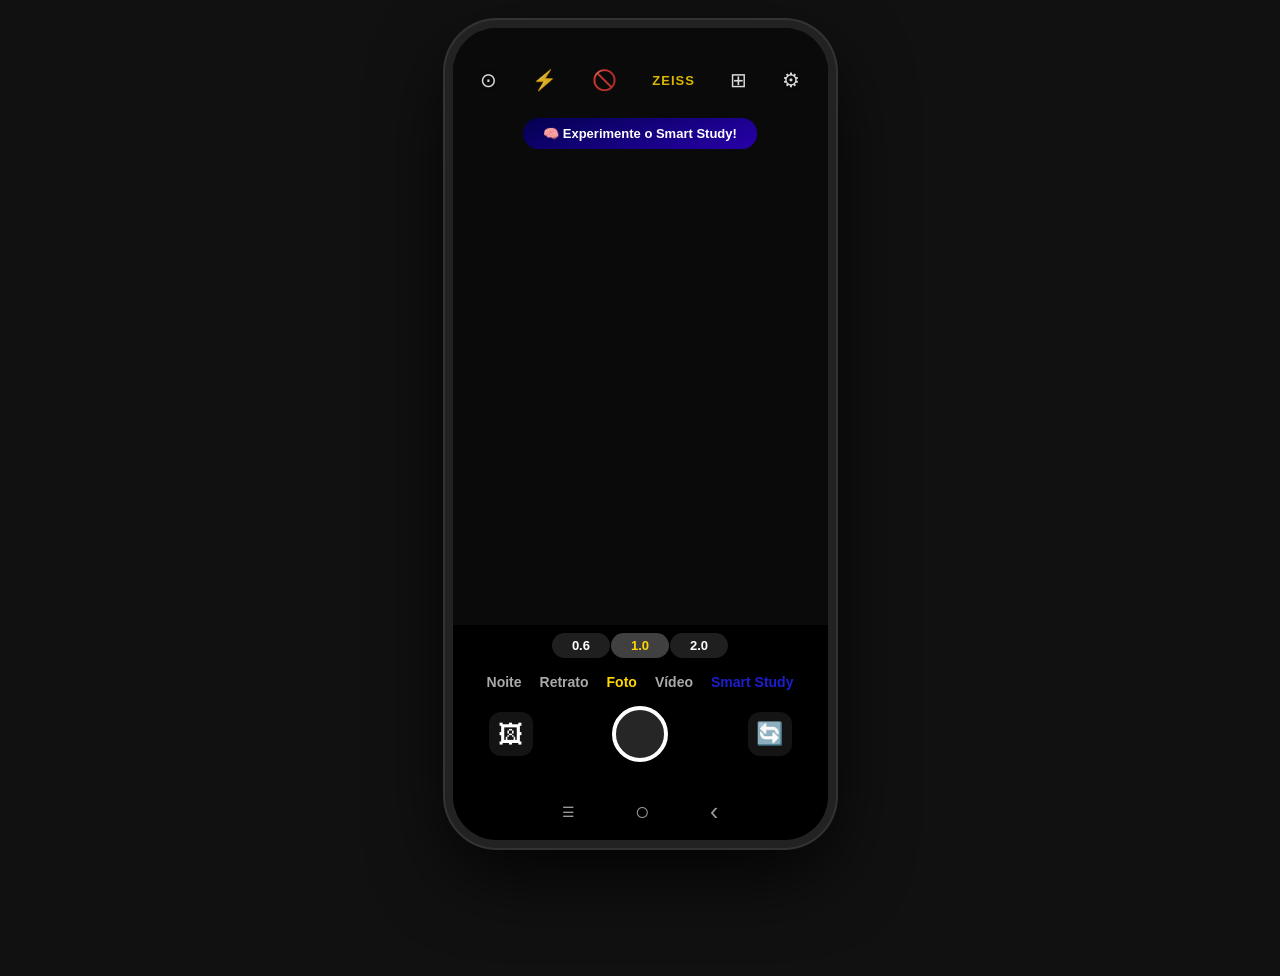
==== index.html @ ca1a7f8b "css telas index e intro" ====
<!DOCTYPE html>
<html lang="pt-BR">

<head>
    <meta charset="UTF-8">
    <meta name="viewport" content="width=device-width, initial-scale=1.0">
    <title>Jovi Camera</title>
    <link rel="stylesheet" href="src/css/style.css">
</head>

<body>
    <div class="phone">
        <!-- tela 1 camera principal -->
        <div class="camera-visor">
            <!-- span para a lista de icones no topo -->
            <div class="camera-icones-topo">
                <span class="cam-icon">⊙</span>
                <span class="cam-icon">⚡</span>
                <span class="cam-icon">🚫</span>
                <span class="cam-icon zeiss">ZEISS</span>
                <span class="cam-icon">⊞</span>
                <span class="cam-icon">⚙</span>
            </div>
            <a href="pages/intro.html" class="retangulo-azul">
                🧠 Experimente o Smart Study!
            </a>
        </div>


        <!-- zoom -->
        <div class="zoom-bar">
            <div class="zoom-btn">0.6</div>
            <div class="zoom-btn active">1.0</div>
            <div class="zoom-btn">2.0</div>
        </div>


        <!-- modos de captura -->
        <div class="modos">
            <span class="modo">Noite</span>
            <span class="modo">Retrato</span>
            <span class="modo active-mode">Foto</span>
            <span class="modo">Vídeo</span>
            <!-- clicando em smart study vai p introhtml -->
            <a href="pages/intro.html" class="modo ss-modo">Smart Study</a>
        </div>


        <!-- botao de galeria e de virar a camera -->
        <div class="controle-captura">
            <div class="btn-secundario1">🖼</div>
            <div class="btn-disparo">
                <div class="btn-disparo-interno"></div>
            </div>
            <div class="btn-secundario2">🔄</div>
        </div>

        <!-- navegador do android -->
        <nav class="android-nav">
            <span class="nav1-btn">☰</span>
            <span class="nav2-btn">○</span>
            <span class="nav3-btn">‹</span>
        </nav>
    </div> <!-- div phone -->
    <script src="src/js/script.js"></script>
</body>

</html>
---- src/css/style.css ----
/* deixa as cores e font salvadas para facilitar na hora de pegar e nn precisar ficar copiando e colando*/
:root { 
  --black:    #000000;
  --dark:     #0d0d0d;
  --blue-deep:#1a1a6e;
  --blue-grad-start: #1e1e8f;
  --blue-grad-end:   #6b47dc;
  --retangulo-blue:#1d1dce;
  --white:    #ffffff;
  --gray:     #aaaaaa;

  --orange:  #ff7a1a;
  --green:   #00e676;
  --purple:  #9b51e0;
  --pink:    #e040fb;
  --teal:    #00bcd4;
  --yellow:  #ffd600;

  --font: sans-serif;
}
/* pagina no fundo do telefone padrao para todas */
body{
    font-family: var(--font);
    background: #111;
    display: flex;
    justify-content: center;
    align-items: flex-start;
    min-height: 100vh;
    padding: 20px 10px 40px;
}
/* o telefone padrao para todas*/
.phone{
    width: 375px;
    height: 812px;
    background-color: var(--black);
    border-radius: 44px;
    overflow: hidden;
    position: relative;
    display: flex;
    flex-direction: column;
    box-shadow: 0 0 0 8px #222, 0 0 0 10px #333, 0 30px 80px rgba(0,0,0,.9); /*borda do telefone*/
    flex-shrink: 0; /*mantem o tamanho, nn deixa encolher*/
}
.android-nav{
    display: flex;
    justify-content: center;
    align-items: center;
    gap: 60px; /*espaco entre os botoes*/
    padding: 19px 0 14px;
    background: var(--black);
    flex-shrink: 0;
}
.nav1-btn{
    color: var(--white);
    font-size: 14px;
    opacity: .6;
    cursor: pointer;
}
/* separei os botoes porque o primeiro estava ficando maior */
.nav2-btn{
    color: var(--white);
    font-size: 25px;
    opacity: .6;
    cursor: pointer;
}
.nav3-btn{
    color: var(--white);
    font-size: 25px;
    opacity: .6;
    cursor: pointer;
}









/* estilo index */
.camera-visor{
    flex: 1;
    background: #0a0a0a;
    position: relative;
    overflow: hidden;
    display: flex;
    flex-direction: column; /*organiza em coluna*/
    justify-content: flex-end; /*jjoga conteudo p baixo*/
}
.camera-icones-topo{
    display: flex;
    justify-content: space-between; /* espaco entre os icone*/
    align-items: center;
    padding: 40px 27px 10px; /*espacamento */
    position: absolute;
    top: 0; left: 0; right: 0;
    z-index: 10; /*fica acima dos outros elementos*/
}
.cam-icon{
    color: var(--white);
    font-size: 20px;
    cursor: pointer;
    opacity: .85;
}
.cam-icon.zeiss{
    color: var(--yellow);
    font-size: 13px;
    font-weight: 800; /*negrito*/
    letter-spacing: 1px;
}
/* botao smart study de cima */
.retangulo-azul{
    position: absolute;
    top: 90px;
    left: 50%;
    transform: translateX(-50%); /*centralizar*/
    background: linear-gradient(160deg, #020250 0%, #2800a9 100%);
    color: var(--white);
    font-size: 13px;
    font-weight: 800;
    padding: 8px 20px;
    border-radius: 30px;
    display: flex;
    align-items: center;
    gap: 7px; /*espaco entre o icone e o texto*/
    cursor: pointer;
    z-index: 10;
    white-space: nowrap; /*deixa o texto em uma linha, sem quebrar ele*/
    text-decoration: none; /*remove a linha debaixo do texto*/
    animation: pulse-retangulo 2.5s ease-in-out infinite;
    
}
/* animacao com efeito de pulse */
@keyframes pulse-retangulo {
    0%,100% { box-shadow: 0 0 0 0 rgba(59,59,255,.5); }
    50%      { box-shadow: 0 0 0 10px rgba(59,59,255,0); }
}
.zoom-bar{
    display: flex;
    gap: 1px;
    justify-content: center;
    padding: 8px 0;
    flex-shrink: 0;
}
.zoom-btn{
    color: var(--white);
    font-size: 13px;
    font-weight: 700;
    background: rgba(255,255,255,.12); /*cria efeito leve etransparente se mistura cm o fundo*/
    border-radius: 20px;
    padding: 5px 20px;
    cursor: pointer;
}
.zoom-btn.active { background: rgba(255,255,255,.25); color: var(--yellow); } /* deixa o que esta sendo utilizado amarelo*/

.modos{
    display: flex;
    justify-content: center;
    gap: 18px;
    padding: 8px 0 6px;
    flex-shrink: 0;
}
.modo{
    color: var(--gray);
    font-size: 14px;
    font-weight: 600;
    cursor: pointer;
    text-decoration: none;
}
/* foto */
.modo.active-mode{ 
    color: var(--yellow); 
}
/* smart study */
.modo.ss-modo{ 
    color: var(--retangulo-blue); 
    font-weight: 800; 
}

.controle-captura{
    display: flex;
    justify-content: space-between;
    align-items: center;
    padding: 10px 36px 16px;
    flex-shrink: 0;
}
.btn-secundario1{
    color: var(--white);
    width: 44px; 
    height: 44px;
    border-radius: 12px;
    background: rgba(255,255,255,.08);
    display: flex;
    align-items: center;
    justify-content: center;
    cursor: pointer;
    font-size: 25px;
}
.btn-secundario2{
    width: 44px; 
    height: 44px;
    border-radius: 12px;
    background: rgba(255,255,255,.08);
    display: flex;
    align-items: center;
    justify-content: center;
    cursor: pointer;
    font-size: 22px;
}
.btn-disparo{
    width: 48px;
    height: 48px;
    border-radius: 50%;
    border: 4px solid var(--white);
    display: flex;
    align-items: center;
    justify-content: center;
    cursor: pointer;
}
.btn-disparo-interno{
    width: 54px;
    height: 54px;
    border-radius: 50%;
    background: var(--white);
    opacity: .15;
}






/* estilo tela de introducao */
.intro-phone {
    background: linear-gradient(160deg, #020250 0%, #2800a9 100%);
    width: 375px;
    height: 812px;
    background-color: var(--black);
    border-radius: 44px;
    overflow: hidden; /*corta oq vaza , faz respeitar as bordas arredondadas*/
    position: relative;
    display: flex;
    flex-direction: column;
    box-shadow: 0 0 0 8px #222, 0 0 0 10px #333, 0 30px 80px rgba(0,0,0,.9); /*borda do telefone*/
    flex-shrink: 0; 
}
.intro-fechar{
    position: absolute;
    top: 16px;
    left: 16px;
    width: 30px;
    height: 30px;
    border-radius: 50%;
    background: rgba(255,255,255,.15);
    display: flex;
    align-items: center;
    justify-content: center;
    text-decoration: none;
    color: var(--white);
    font-size: 10px;
    z-index: 10;
    flex-shrink: 0;
}
/* .intro-rolagem{
    flex: 1;
    overflow-y: auto;
    display: flex;
    flex-direction: column; 
} */
.intro-body{
    flex: 1;
    display: flex;
    flex-direction: column;
    align-items: center;
    padding: 60px 28px 20px;
    gap: 14px;
}
.intro-icone{
    width: 86px;
    height: 86px;
    border-radius: 22px;
    background: var(--white);
    display: flex;
    align-items: center;
    justify-content: center;
    font-size: 44px;
    margin-bottom: 2px;
}
.intro-titulo{
    color: var(--white);
    font-size: 26px;
    font-weight: 800;
    text-align: center;
    margin-top: -1px;
}
.intro-subtitulo{
    color: var(--gray);
    font-size: 14px;
    text-align: center;
    margin-top: -17px;
}
.card-sobre{
    width: 100%;
    background: rgba(255,255,255,.12);
    border-radius: 20px;
    padding: 14px 16px;
    display: flex;
    align-items: flex-start;
    gap: 14px;
    backdrop-filter: blur(6px); /*desfoque, efeito vidro*/
}
.sobre-icone{
    width: 54px;
    height: 54px;
    border-radius: 12px;
    display: flex;
    align-items: center;
    justify-content: center;
    font-size: 22px;
    flex-shrink: 0;
}
/* cores dos quadrados que contem os emojis */
.icone-azul   { 
    background: linear-gradient(135deg,#3b82f6,#1d4ed8);
    margin-top: 17px;
 }
.icone-rosa { 
    background: linear-gradient(135deg,#ec4899,#9333ea); 
    margin-top: 17px;
}
.icone-laranja { 
    background: linear-gradient(135deg,#f97316,#ef4444); 
    margin-top: 17px;
}

.sobre-texto h4 { 
    color: var(--white); 
    font-size: 18px; 
    font-weight: 800; 
    margin-top: 10px;
}
.sobre-texto p  { 
    color: rgba(255,255,255,.7); 
    font-size: 12px; 
    line-height: 1.4; /*espacamento entre as linhas*/
    margin-top: -20px; 
}
.btn-iniciar{
    display: block;
    width: 100%;
    background: var(--white);
    color: #1e1e8f;
    font-family: var(--font);
    font-size: 17px;
    font-weight: 700;
    border-radius: 20px;
    padding: 16px;
    cursor: pointer;
    margin-top: 20px;
    text-align: center;
    text-decoration: none;
}
.intro-aviso{
    color: rgba(255,255,255,.5);
    font-size: 11px;
    text-align: center;
}
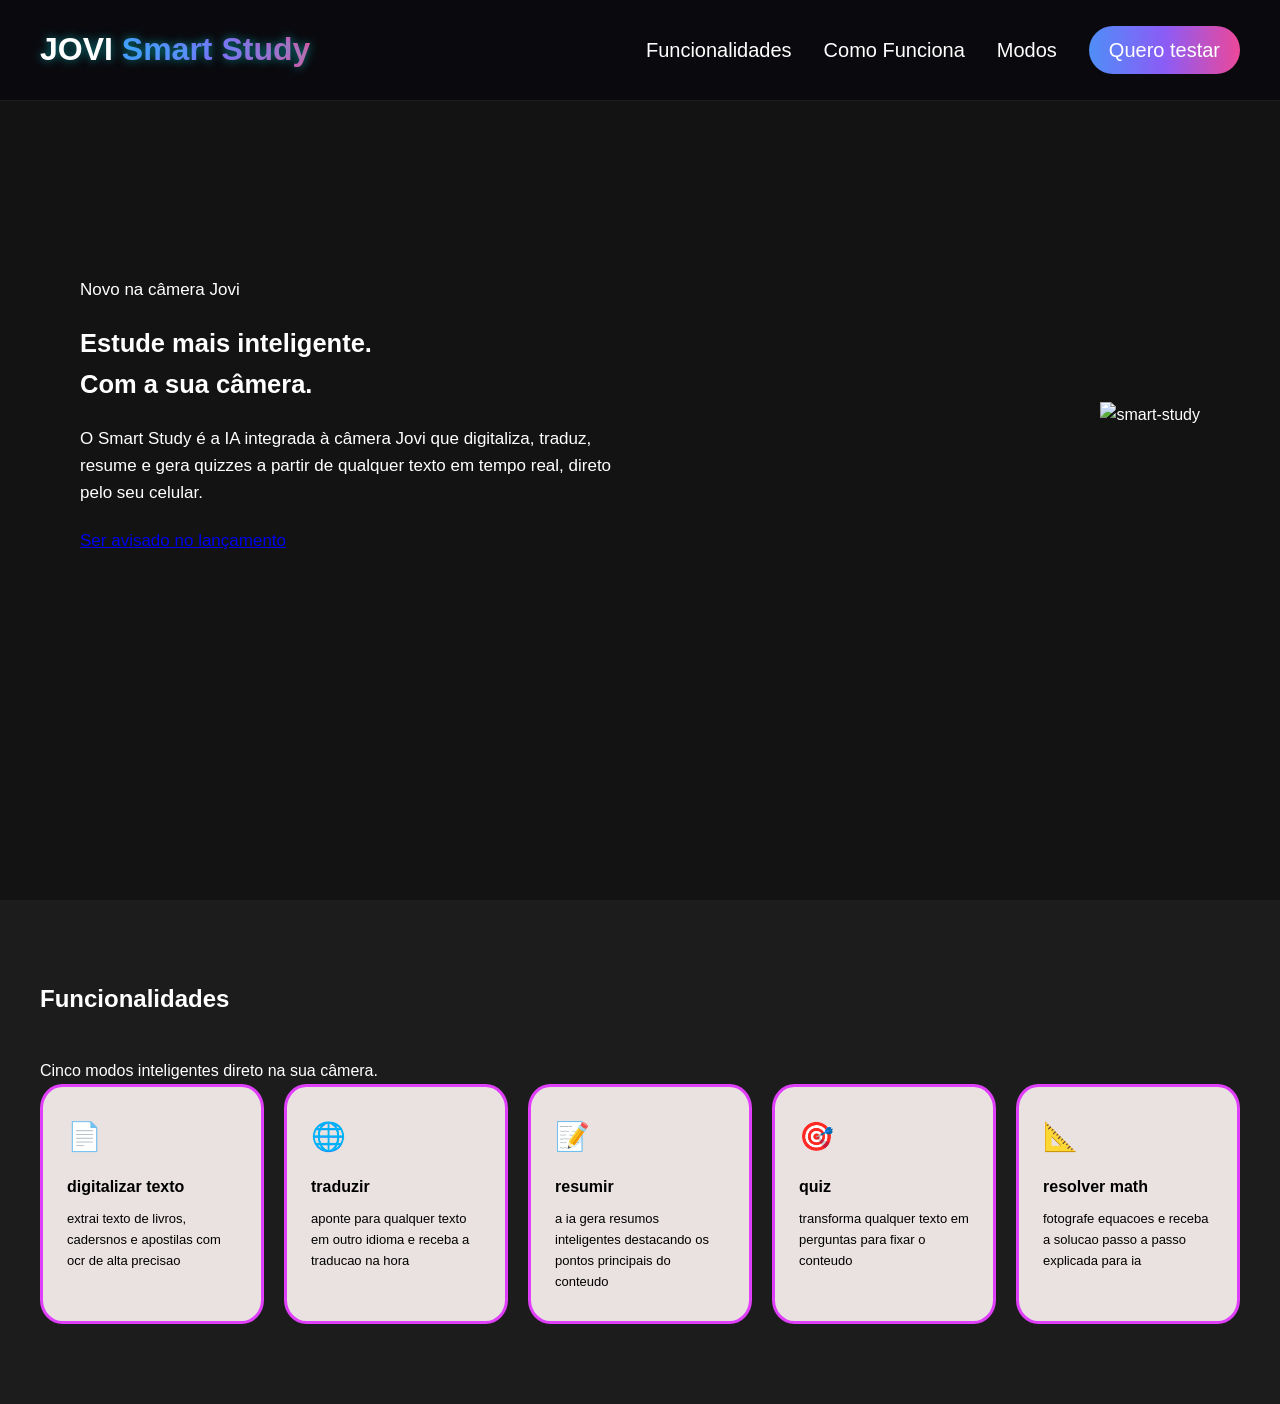
==== commit 10147121: ". ." ====
--- a/index.html
+++ b/index.html
@@ -1,68 +1,83 @@
 <!DOCTYPE html>
-<html lang="pt-BR">
+<html lang="en">
 
 <head>
     <meta charset="UTF-8">
     <meta name="viewport" content="width=device-width, initial-scale=1.0">
-    <title>Jovi Camera</title>
-    <link rel="stylesheet" href="src/css/style.css">
+    <title>jovi smart study</title>
+    <link rel="stylesheet" href="src/css/index.css">
 </head>
 
 <body>
-    <div class="phone">
-        <!-- tela 1 camera principal -->
-        <div class="camera-visor">
-            <!-- span para a lista de icones no topo -->
-            <div class="camera-icones-topo">
-                <span class="cam-icon">⊙</span>
-                <span class="cam-icon">⚡</span>
-                <span class="cam-icon">🚫</span>
-                <span class="cam-icon zeiss">ZEISS</span>
-                <span class="cam-icon">⊞</span>
-                <span class="cam-icon">⚙</span>
+    <!-- navegacao da pagina da parte superior -->
+    <header>
+        <div class="conjunto-header">
+            <h1 class="logo">JOVI <span>Smart Study</span></h1>
+            <nav> <!-- menu de navegacao -->
+                <ul class="menu-index">
+                    <li><a href="#">Funcionalidades</a></li>
+                    <li><a href="#">Como Funciona</a></li>
+                    <li><a href="#">Modos</a></li>
+                    <li><a href="pages/jovi.html" class="btn-testar">Quero testar</a></li>
+                </ul>
+            </nav>
+        </div>
+    </header>
+    <main>
+        <!-- hero -->
+        <section class="hero">
+            <div class="hero-conteudo">
+                <p class="hero-novo">Novo na câmera Jovi</p>
+                <h2>Estude mais inteligente.<br>Com a sua câmera.</h2>
+                <p class="hero-testo">O Smart Study é a IA integrada à câmera Jovi que digitaliza, traduz,<br> resume e gera quizzes a partir de qualquer texto em tempo real, direto pelo seu celular.</p>
+                <div class="hero-botoes">
+                    <a href="#contato" class="btn-aviso">Ser avisado no lançamento</a>
+
+                </div>
             </div>
-            <a href="pages/intro.html" class="retangulo-azul">
-                🧠 Experimente o Smart Study!
-            </a>
-        </div>
+            <div class="hero-foto">
+                <img src="" alt="smart-study">
+            </div>
+        </section>
 
+        <section class="funcionalidades">
+            <h2>Funcionalidades</h2>
+            <p class="texto-funcionalidades">Cinco modos inteligentes direto na sua câmera.</p>
+            <div class="cards">
+                <div class="card">
+                    <!-- span para os icones -->
+                    <span class="card-icone">📄</span>
+                    <h3>digitalizar texto</h3>
+                    <p>extrai texto de livros, cadersnos e apostilas com ocr de alta precisao</p>
+                </div>
+                <div class="card">
+                    <!-- span para os icones -->
+                    <span class="card-icone">🌐</span>
+                    <h3>traduzir</h3>
+                    <p>aponte para qualquer texto em outro idioma e receba a traducao na hora</p>
+                </div>
+                <div class="card">
+                    <!-- span para os icones -->
+                    <span class="card-icone">📝</span>
+                    <h3>resumir</h3>
+                    <p>a ia gera resumos inteligentes destacando os pontos principais do conteudo</p>
+                </div>
+                <div class="card">
+                    <!-- span para os icones -->
+                    <span class="card-icone">🎯</span>
+                    <h3>quiz</h3>
+                    <p>transforma qualquer texto em perguntas para fixar o conteudo</p>
+                </div>
+                <div class="card">
+                    <!-- span para os icones -->
+                    <span class="card-icone">📐</span>
+                    <h3>resolver math</h3>
+                    <p>fotografe equacoes e receba a solucao passo a passo explicada para ia</p>
+                </div>
+            </div>
+        </section>
+    </main>
 
-        <!-- zoom -->
-        <div class="zoom-bar">
-            <div class="zoom-btn">0.6</div>
-            <div class="zoom-btn active">1.0</div>
-            <div class="zoom-btn">2.0</div>
-        </div>
-
-
-        <!-- modos de captura -->
-        <div class="modos">
-            <span class="modo">Noite</span>
-            <span class="modo">Retrato</span>
-            <span class="modo active-mode">Foto</span>
-            <span class="modo">Vídeo</span>
-            <!-- clicando em smart study vai p introhtml -->
-            <a href="pages/intro.html" class="modo ss-modo">Smart Study</a>
-        </div>
-
-
-        <!-- botao de galeria e de virar a camera -->
-        <div class="controle-captura">
-            <div class="btn-secundario1">🖼</div>
-            <div class="btn-disparo">
-                <div class="btn-disparo-interno"></div>
-            </div>
-            <div class="btn-secundario2">🔄</div>
-        </div>
-
-        <!-- navegador do android -->
-        <nav class="android-nav">
-            <span class="nav1-btn">☰</span>
-            <span class="nav2-btn">○</span>
-            <span class="nav3-btn">‹</span>
-        </nav>
-    </div> <!-- div phone -->
-    <script src="src/js/script.js"></script>
 </body>
 
 </html>
--- a/src/css/index.css
+++ b/src/css/index.css
@@ -0,0 +1,191 @@
+* {
+    margin: 0;
+    padding: 0;
+    box-sizing: border-box;
+}
+
+
+/* deixa as cores e font salvadas para facilitar na hora de pegar e nn precisar ficar copiando e colando*/
+:root {
+    --black: #000000;
+    --gray2: #1c1c1c;
+    --dark: #131313;
+    --blue-deep: #1a1a6e;
+    --blue-grad-start: #1e1e8f;
+    --blue-grad-end: #6b47dc;
+    --grad-text: linear-gradient(90deg, #4F8EF7, #8B5CF6, #EC4899);
+    --retangulo-blue: #1d1dce;
+    --white: #ffffff;
+    --gray: #eae1e1;
+
+    --orange: #ff7a1a;
+    --green: #00e676;
+    --purple: #9b51e0;
+    --pink: #e040fb;
+    --teal: #00bcd4;
+    --yellow: #ffd600;
+    --transition: 0.3s cubic-bezier(0.4, 0, 0.2, 1);
+
+    --font: sans-serif;
+}
+
+body {
+    font-family: var(--font);
+    background: var(--dark);
+    color: var(--white);
+    line-height: 1.6;
+}
+
+header {
+    position: fixed;
+    top: 0;
+    left: 0;
+    right: 0;
+    background: rgba(10, 10, 15, 0.85);
+    backdrop-filter: blur(12px);
+    border-bottom: 1px solid rgba(255, 255, 255, 0.08);
+    z-index: 100;
+    padding: 0 40px;
+    justify-content: space-between;
+}
+
+.conjunto-header {
+    display: flex;
+    justify-content: space-between;
+    align-items: center;
+    max-width: 1200px;
+    margin: 0 auto;
+    height: 100px;
+}
+
+.logo {
+    font-family: var(--font);
+    font-size: 2rem;
+    font-weight: 900;
+    color: var(--grad-text);
+    text-shadow: 0 0 10px rgba(0, 247, 255, 0.5);
+}
+
+.logo span {
+
+    background: var(--grad-text);
+    -webkit-background-clip: text;
+    -webkit-text-fill-color: transparent;
+    background-clip: text;
+}
+
+.menu-index {
+    display: flex;
+    gap: 32px;
+    list-style: none;
+    align-items: center;
+}
+
+.menu-index a {
+    color: var(--white);
+    text-decoration: none;
+    font-size: 20px;
+    transition: color 0.2s;
+}
+
+.menu a:hover {
+    color: var(--white);
+}
+
+.btn-testar {
+    display: inline-block;
+    background: var(--grad-text);
+    color: var(--white);
+    padding: 8px 20px;
+    border-radius: 50px;
+    font-weight: 500;
+}
+
+.hero {
+    display: flex;
+    align-items: center;
+    justify-content: space-between;
+    gap: 60px;
+    max-width: 1200px;
+    /*largura maxima*/
+    margin: 0 auto;
+    /*centraliza horizontalmente*/
+    padding: 10px 40px 80px;
+    min-height: 100vh;
+    /*altura minima 100% da tela*/
+}
+
+.hero-conteudo {
+    display: flex;
+    flex-direction: column;
+    gap: 20px;
+    flex: 1;
+    max-width: 560px;
+    font-size: 17px;
+}
+
+.hero-foto {}
+
+.funcionalidades {
+    background: var(--gray2);
+    max-width: 100%;
+    padding: 80px 40px;
+}
+
+.funcionalidades>* {
+    max-width: 1200px;
+    margin-left: auto;
+    margin-right: auto;
+}
+
+
+.texto-funcionalidades {
+    max-width: 1200px;
+    margin-left: auto;
+    margin-right: auto;
+    margin-top: 40px;
+
+
+}
+
+.cards {
+    display: flex;
+    gap: 20px;
+    flex-wrap: wrap;
+    max-width: 1200px;
+    margin: 0 auto;
+}
+
+.card {
+    flex: 1;
+    min-width: 200px;
+    background: var(--gray);
+    border: 3px solid var(--pink);
+    border-radius: 10%;
+    padding: 28px 24px;
+    transition: border-color 0.2s, transform 0.2s;
+}
+
+.card:hover {
+    border-color: rgba(98, 150, 241, 0.3);
+    transform: translateY(-3px);
+}
+
+.card-icone {
+    font-size: 28px;
+    display: block;
+    margin-bottom: 14px;
+}
+
+.card h3 {
+    color: var(--black);
+    font-size: 16px;
+    font-weight: 600;
+    margin-bottom: 10px;
+}
+
+.card p {
+    font-size: 13px;
+    color: var(--black);
+    line-height: 1.6;
+}
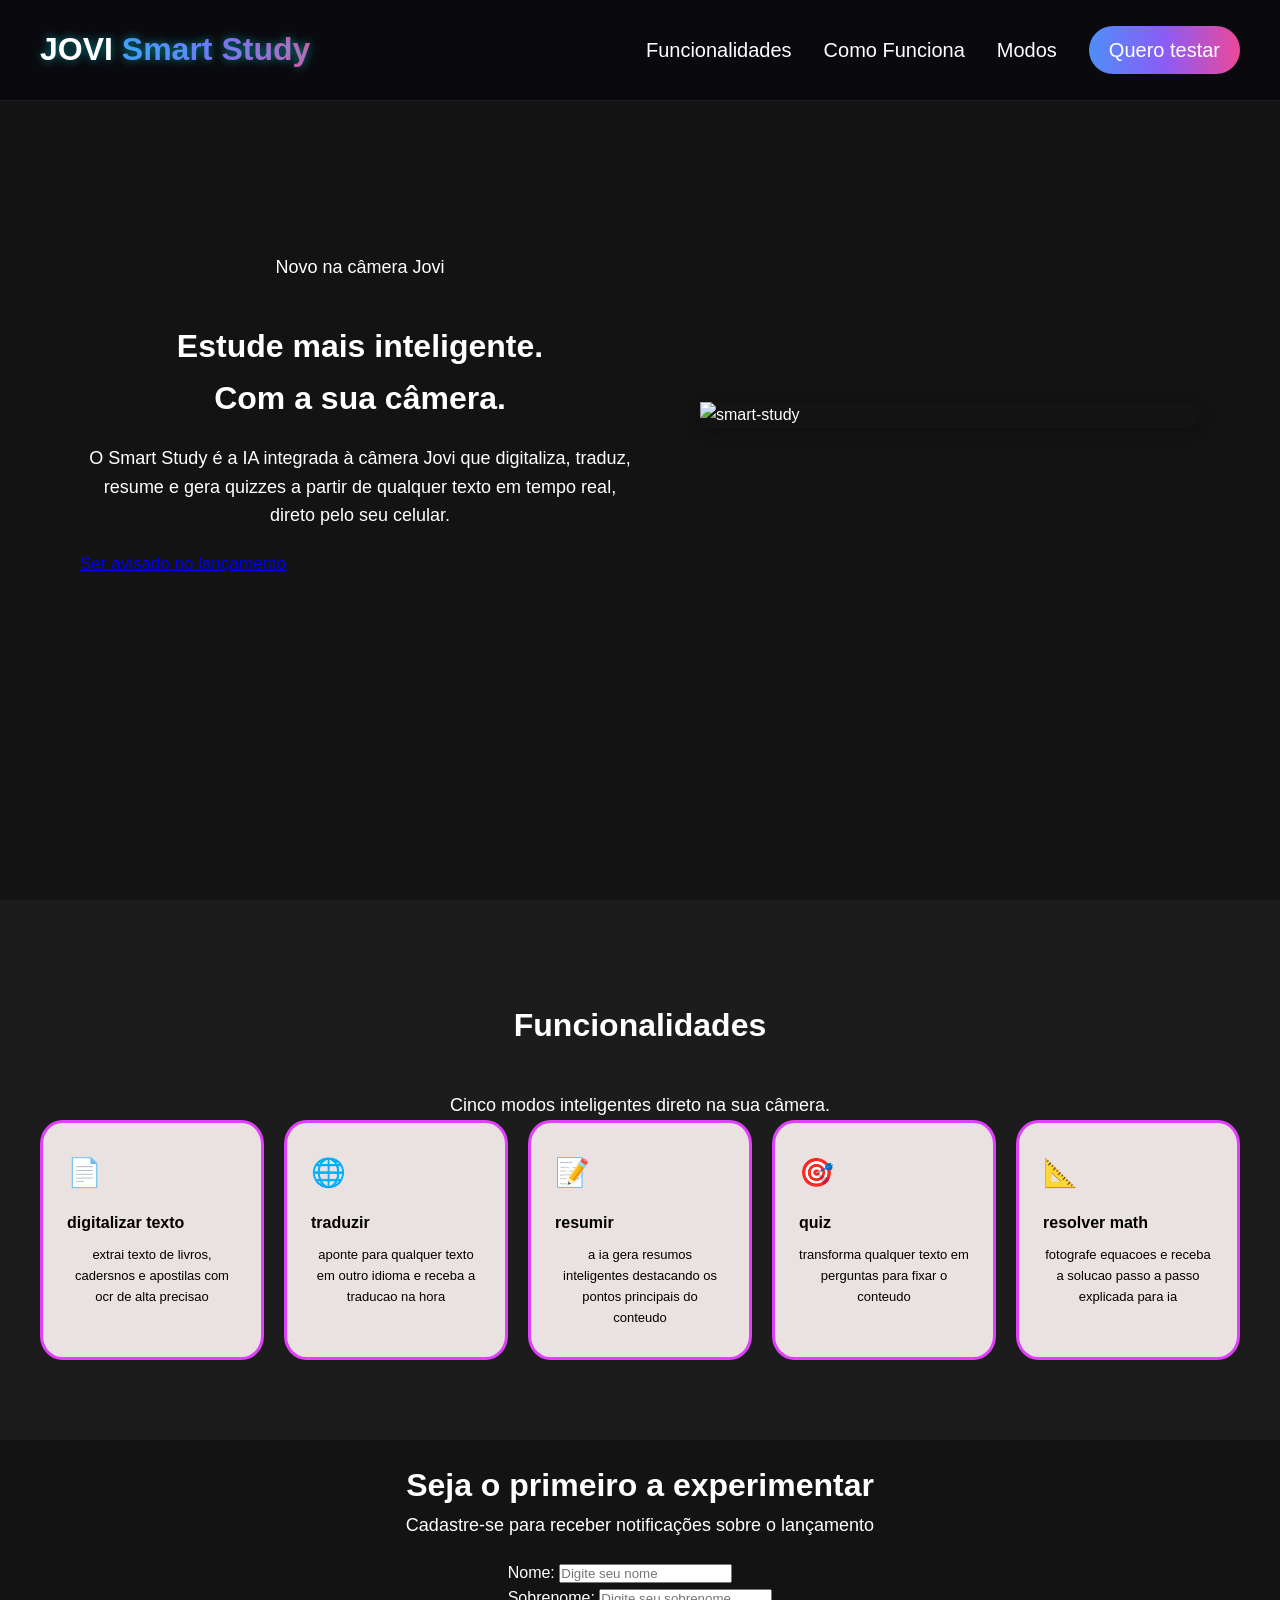
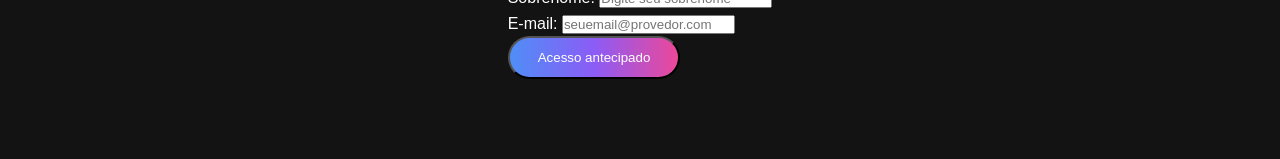
==== commit 1ebe1082: "estilizando o botão de cadastro" ====
--- a/index.html
+++ b/index.html
@@ -77,7 +77,34 @@
             </div>
         </section>
     </main>
+    <!-- Box de Cadastro -->
+        <h2> Seja o primeiro a experimentar</h2>
+        <p>Cadastre-se para receber notificações sobre o lançamento</p>
+        <section class="registration-box">
+            <form id="cadastroForm">
+                <div class="form-group">
+                    <label for="nome">Nome:</label>
+                    <input type="text" id="nome" name="nome" placeholder="Digite seu nome" required>
+                </div>
 
+                <div class="form-group">
+                    <label for="sobrenome">Sobrenome:</label>
+                    <input type="text" id="sobrenome" name="sobrenome" placeholder="Digite seu sobrenome" required>
+                </div>
+
+                <div class="form-group">
+                    <label for="email">E-mail:</label>
+                    <input type="email" id="email" name="email" placeholder= "seuemail@provedor.com" required>
+                </div>
+                 <!-- botao que envia o formulario -->
+                <button type="submit" class="btn-submit">Acesso antecipado</button>
+            </form>
+        </section>
+    </main>
+    <!-- importa o arquivo de java script, colocado no final do body -->
+    <script src="src/js/script.js"></script>
+</body>
+</html>
 </body>
 
 </html>
--- a/src/css/index.css
+++ b/src/css/index.css
@@ -124,7 +124,12 @@
     font-size: 17px;
 }
 
-.hero-foto {}
+.hero-foto {
+    flex: 1;
+    max-width: 500px;
+    border-radius: 20px;
+    box-shadow: 0 4px 15px rgba(0, 0, 0, 0.3);
+}
 
 .funcionalidades {
     background: var(--gray2);
@@ -188,4 +193,31 @@
     font-size: 13px;
     color: var(--black);
     line-height: 1.6;
+}
+
+h2{
+    font-size: 32px;
+    font-weight: 800;
+    color: var(--white);
+    text-align: center;
+    margin-top: 20px;
+}
+p{
+    font-size: 18px;
+    color: var(--white);
+    text-align: center;
+}
+.registration-box {
+    display: flex;
+    justify-content: center;
+    padding: 80px 20px;
+    margin-top: -60px;
+    color: var(--white);
+}
+button{
+    background: var(--grad-text);
+    color: var(--white);
+    padding: 12px 28px;
+    border-radius: 50px;
+    font-weight: 500;
 }
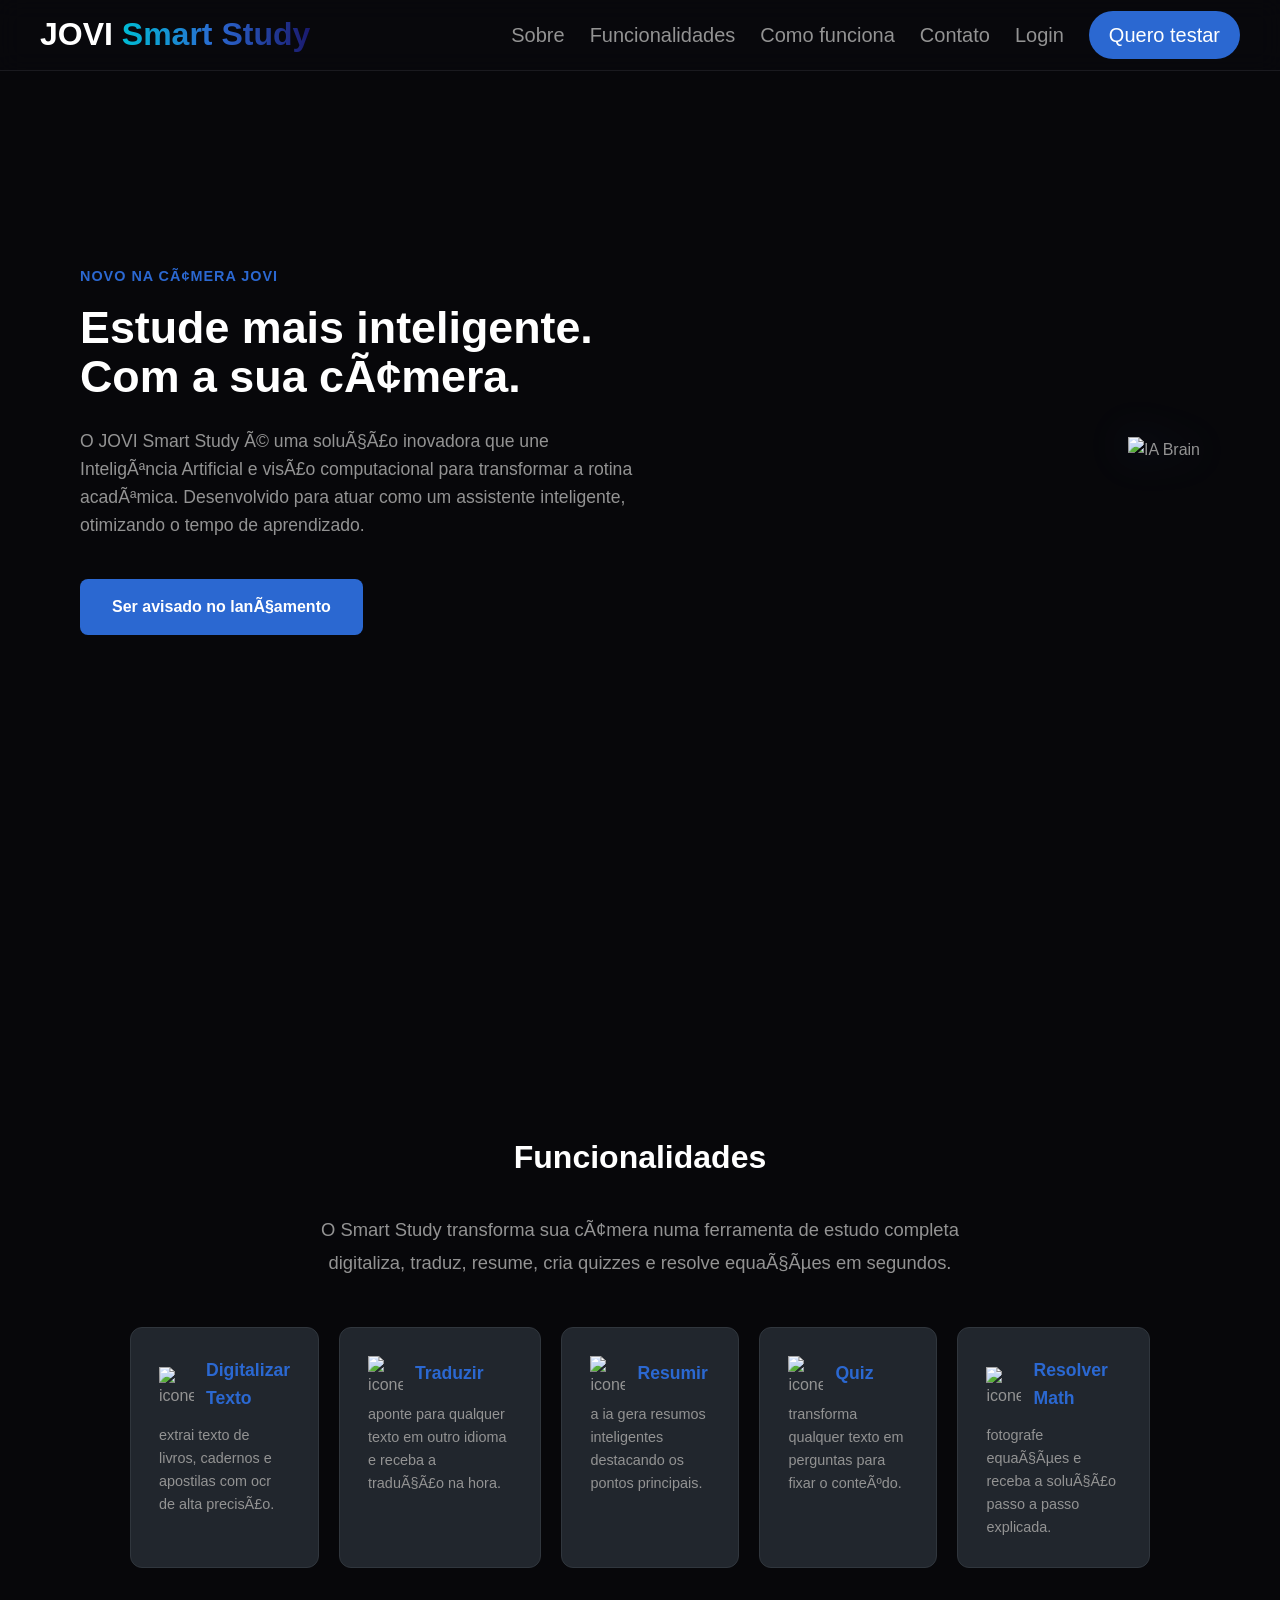
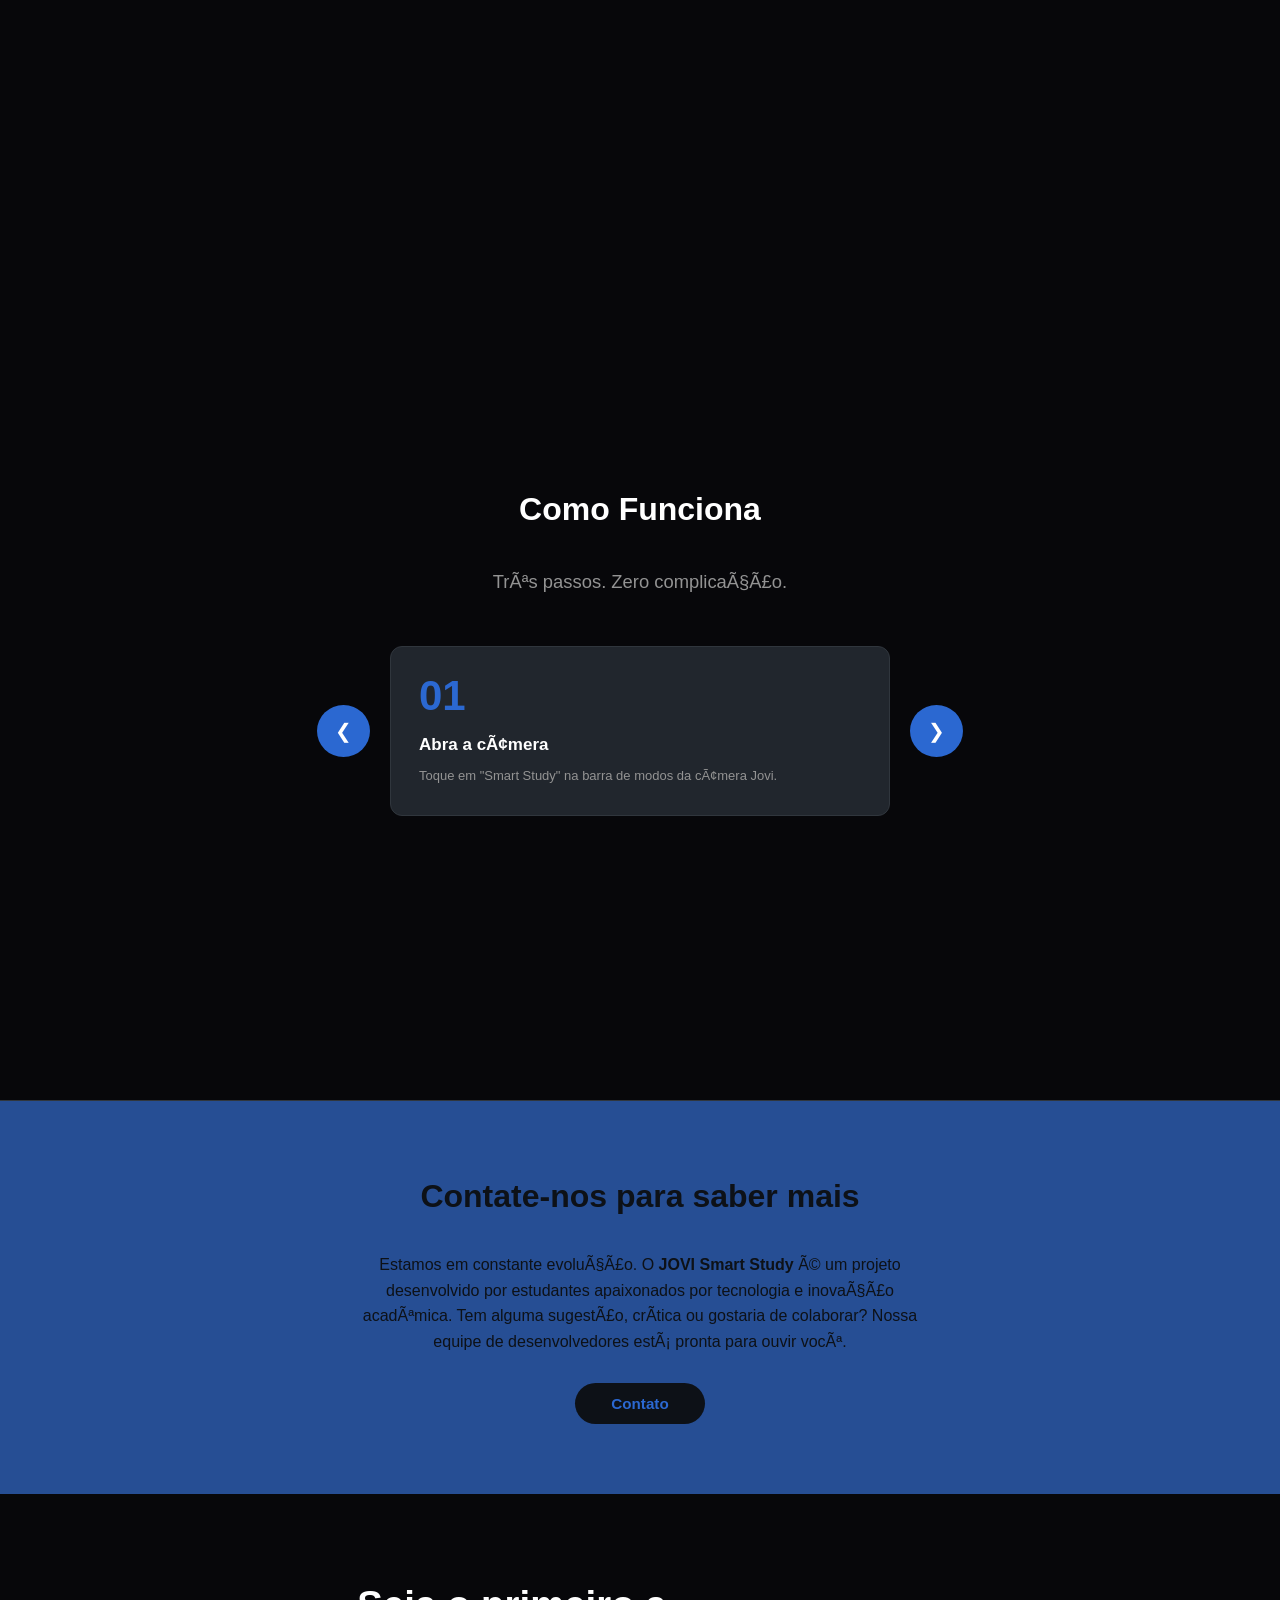
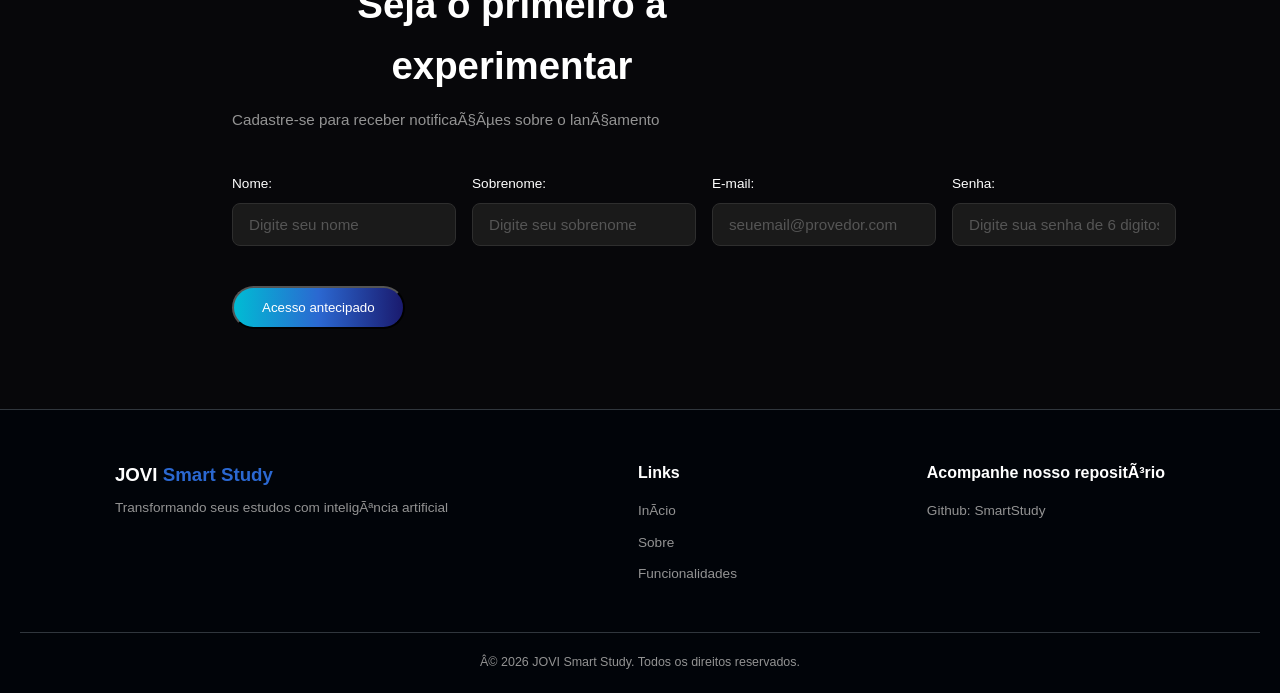
==== commit f49ae600: "ajustes" ====
--- a/index.html
+++ b/index.html
@@ -1,5 +1,5 @@
 <!DOCTYPE html>
-<html lang="en">
+<html lang="pt-BR>
 
 <head>
     <meta charset="UTF-8">
@@ -13,98 +13,233 @@
     <header>
         <div class="conjunto-header">
             <h1 class="logo">JOVI <span>Smart Study</span></h1>
-            <nav> <!-- menu de navegacao -->
+            <nav> <!-- Links de navegação ancorados (levam para partes da mesma página) -->
                 <ul class="menu-index">
-                    <li><a href="#">Funcionalidades</a></li>
-                    <li><a href="#">Como Funciona</a></li>
-                    <li><a href="#">Modos</a></li>
+                    <li><a href="#hero">Sobre</a></li>
+                    <li><a href="#funcionalidades">Funcionalidades</a></li>
+                    <li><a href="#como-funciona">Como funciona</a></li>
+                    <li><a href="#contato">Contato</a></li>
+                    <li><a href="#login">Login</a></li>
                     <li><a href="pages/jovi.html" class="btn-testar">Quero testar</a></li>
                 </ul>
             </nav>
         </div>
     </header>
     <main>
-        <!-- hero -->
-        <section class="hero">
+        <!-- Seção de destaque (Hero) com texto e imagem principal -->
+        <section class="hero" id="hero">
             <div class="hero-conteudo">
                 <p class="hero-novo">Novo na câmera Jovi</p>
                 <h2>Estude mais inteligente.<br>Com a sua câmera.</h2>
-                <p class="hero-testo">O Smart Study é a IA integrada à câmera Jovi que digitaliza, traduz,<br> resume e gera quizzes a partir de qualquer texto em tempo real, direto pelo seu celular.</p>
+                <p class="hero-testo">O JOVI Smart Study é uma solução inovadora que une Inteligência
+                    Artificial e visão computacional para transformar a rotina acadêmica.
+                    Desenvolvido para atuar como um assistente inteligente, otimizando o tempo de
+                    aprendizado.</p>
                 <div class="hero-botoes">
                     <a href="#contato" class="btn-aviso">Ser avisado no lançamento</a>
 
                 </div>
             </div>
             <div class="hero-foto">
-                <img src="" alt="smart-study">
-            </div>
-        </section>
-
-        <section class="funcionalidades">
+                <!-- Onde as partículas vão aparecer -->
+                <div class="particles"></div>
+
+
+
+                <img src="./src/assets/ai_brain_neural.png" alt="IA Brain" class="brain-image">
+
+            </div>
+        </section>
+        <!-- Grade de funcionalidades com os cards explicativos -->
+
+        <section class="funcionalidades" id="funcionalidades">
+
+            <div class="particles"></div>
+
+
             <h2>Funcionalidades</h2>
-            <p class="texto-funcionalidades">Cinco modos inteligentes direto na sua câmera.</p>
+            <p class="texto-funcionalidades">O Smart Study transforma sua câmera numa ferramenta de estudo completa<br>
+                digitaliza, traduz, resume, cria quizzes e resolve equações em segundos.</p>
             <div class="cards">
-                <div class="card">
-                    <!-- span para os icones -->
-                    <span class="card-icone">📄</span>
-                    <h3>digitalizar texto</h3>
-                    <p>extrai texto de livros, cadersnos e apostilas com ocr de alta precisao</p>
-                </div>
-                <div class="card">
-                    <!-- span para os icones -->
-                    <span class="card-icone">🌐</span>
-                    <h3>traduzir</h3>
-                    <p>aponte para qualquer texto em outro idioma e receba a traducao na hora</p>
-                </div>
-                <div class="card">
-                    <!-- span para os icones -->
-                    <span class="card-icone">📝</span>
-                    <h3>resumir</h3>
-                    <p>a ia gera resumos inteligentes destacando os pontos principais do conteudo</p>
-                </div>
-                <div class="card">
-                    <!-- span para os icones -->
-                    <span class="card-icone">🎯</span>
-                    <h3>quiz</h3>
-                    <p>transforma qualquer texto em perguntas para fixar o conteudo</p>
-                </div>
-                <div class="card">
-                    <!-- span para os icones -->
-                    <span class="card-icone">📐</span>
-                    <h3>resolver math</h3>
-                    <p>fotografe equacoes e receba a solucao passo a passo explicada para ia</p>
-                </div>
-            </div>
-        </section>
+
+                <!-- Card 1: OCR -->
+                <div class="card">
+                    <div class="card-cabecalho">
+                        <img src="./src/assets/digitalizar.png" alt="icone" class="icon">
+                        <h3>digitalizar texto</h3>
+                    </div>
+                    <p>extrai texto de livros, cadernos e apostilas com ocr de alta precisão.</p>
+                </div>
+
+
+                <!-- Card 2: Tradução -->
+                <div class="card">
+                    <div class="card-cabecalho">
+                        <img src="./src/assets/traduzir.png" alt="icone" class="icon">
+                        <h3>traduzir</h3>
+                    </div>
+                    <p>aponte para qualquer texto em outro idioma e receba a tradução na hora.</p>
+                </div>
+
+                <!-- Card 3: IA para resumir -->
+                <div class="card">
+                    <div class="card-cabecalho">
+                        <img src="./src/assets/resumir.png" alt="icone" class="icon">
+                        <h3>resumir</h3>
+                    </div>
+                    <p>a ia gera resumos inteligentes destacando os pontos principais.</p>
+                </div>
+
+
+                <!-- Card 4: Quiz -->
+                <div class="card">
+                    <div class="card-cabecalho">
+                        <img src="./src/assets/quiz.png" alt="icone" class="icon">
+                        <h3>quiz</h3>
+                    </div>
+                    <p>transforma qualquer texto em perguntas para fixar o conteúdo.</p>
+                </div>
+
+
+                <!-- Card 5: Matemática (ocupa espaço diferente no CSS) -->
+                <div class="card">
+                    <div class="card-cabecalho">
+                        <img src="./src/assets/math.png" alt="icone" class="icon">
+                        <h3>resolver math</h3>
+                    </div>
+                    <p>fotografe equações e receba a solução passo a passo explicada.</p>
+                </div>
+
+
+            </div>
+        </section>
+
+        <section class="como-funciona" id="como-funciona">
+            <div class="particles"></div>
+            <h2>Como Funciona</h2>
+            <p class="como-funciona-texto">Três passos. Zero complicação.</p>
+            <div class="slideshow-passos">
+
+                <button class="prev-passo">&#10094;</button>
+
+                <div class="passos">
+
+                    <div class="passo slide-passo ativo-passo">
+                        <span class="passo-num">01</span>
+                        <h3>Abra a câmera</h3>
+                        <p>Toque em "Smart Study" na barra de modos da câmera Jovi.</p>
+                    </div>
+
+                    <div class="passo slide-passo">
+                        <span class="passo-num">02</span>
+                        <h3>Escolha o modo</h3>
+                        <p>Selecione entre Digitalizar, Traduzir, Resumir, Quiz ou Resolver Math.</p>
+                    </div>
+
+                    <div class="passo slide-passo">
+                        <span class="passo-num">03</span>
+                        <h3>Aponte e capture</h3>
+                        <p>Posicione o texto na moldura e pressione o botão. A IA processa em segundos.</p>
+                    </div>
+
+                </div>
+
+                <button class="next-passo">&#10095;</button>
+
+            </div>
+        </section>
+
+
+        <!-- Seção final com o botão que chama o Modal via JS -->
+        <section id="contato">
+            <div class="contato-container">
+                <h2>Contate-nos para saber mais</h2>
+                <p>Estamos em constante evolução. O <strong>JOVI Smart Study</strong> é um projeto desenvolvido por
+                    estudantes apaixonados por tecnologia e inovação acadêmica. Tem alguma sugestão, crítica ou gostaria
+                    de colaborar? Nossa equipe de desenvolvedores está pronta para ouvir você.</p>
+                <button id="abrirdevs">Contato</button>
+            </div>
+        </section>
+
+        <!-- Modal dos devs: começa invisível no CSS e aparece ao clicar no botão -->
+        <section id="modalDevs" class="janela-modal">
+            <div class="conteudo-modal">
+                <!-- Botão de fechar (X) -->
+                <button id="fecharDevs" class="btn-fechar">&times;</button>
+                <h2>Desenvolvedores</h2>
+                <div class="lista-devs">
+                    <p>Ana Giazzi | anagazzio@smartStudy.com | RM: 569846 </p>
+                    <p>Erick | erick@smartStudy.com | RM: 574064 </p>
+                    <p>Giulia Stella | giuliastella@smartStudy.com | RM: 568888 </p>
+                    <p>Julia Lopes | juliacamelo@smartStudy.com | RM: 574139</p>
+                    <p>Rafael | rafael@smartStudy.com | RM: 570738 </p>
+                </div>
+            </div>
+        </section>
+
+
+        <!-- Box de Cadastro -->
+        <section class="box-cadastro" id="login">
+            <div class="cadastro-conteudo">
+                <h2> Seja o primeiro a experimentar</h2>
+                <p>Cadastre-se para receber notificações sobre o lançamento</p>
+
+                <form id="cadastroForm">
+                    <div class="linha-form">
+                        <div class="form-group">
+                            <label for="nome">Nome:</label>
+                            <input type="text" id="nome" name="nome" placeholder="Digite seu nome" required>
+                        </div>
+                        <div class="form-group">
+                            <label for="sobrenome">Sobrenome:</label>
+                            <input type="text" id="sobrenome" name="sobrenome" placeholder="Digite seu sobrenome"
+                                required>
+                        </div>
+                        <div class="form-group">
+                            <label for="email">E-mail:</label>
+                            <input type="email" id="email" name="email" placeholder="seuemail@provedor.com" required>
+                        </div>
+                        <div class="form-group">
+                            <label for="senha">Senha:</label>
+                            <input type="senha" id="senha" name="senha" placeholder="Digite sua senha de 6 digitos" required>
+                        </div>
+                    </div>
+                    <!-- botao que envia o formulario -->
+                    <button type="submit" class="btn-submit">Acesso antecipado</button>
+                </form>
+            </div>
+        </section>
+
+
     </main>
-    <!-- Box de Cadastro -->
-        <h2> Seja o primeiro a experimentar</h2>
-        <p>Cadastre-se para receber notificações sobre o lançamento</p>
-        <section class="registration-box">
-            <form id="cadastroForm">
-                <div class="form-group">
-                    <label for="nome">Nome:</label>
-                    <input type="text" id="nome" name="nome" placeholder="Digite seu nome" required>
-                </div>
-
-                <div class="form-group">
-                    <label for="sobrenome">Sobrenome:</label>
-                    <input type="text" id="sobrenome" name="sobrenome" placeholder="Digite seu sobrenome" required>
-                </div>
-
-                <div class="form-group">
-                    <label for="email">E-mail:</label>
-                    <input type="email" id="email" name="email" placeholder= "seuemail@provedor.com" required>
-                </div>
-                 <!-- botao que envia o formulario -->
-                <button type="submit" class="btn-submit">Acesso antecipado</button>
-            </form>
-        </section>
-    </main>
+
+    <footer>
+        <div class="footerconteudo">
+            <div class="info">
+                <h3>JOVI <span>Smart Study</span></h3>
+                <p>Transformando seus estudos com inteligência artificial</p>
+            </div>
+            <div class="footer-links">
+                <h4>Links</h4>
+                <ul>
+                    <li><a href="#">Início</a></li>
+                    <li><a href="#hero">Sobre</a></li>
+                    <li><a href="#funcionalidades">Funcionalidades</a></li>
+                </ul>
+            </div>
+            <div class="redes">
+                <h4>Acompanhe nosso repositório</h4>
+                <a href="https://github.com/GiuliaStella/sprint2Front#" target="_blank">
+                    <span>Github: SmartStudy</span>
+                </a>
+            </div>
+        </div>
+        <!-- Rodapé simples com ano e copyright -->
+        <p class="copyright">© 2026 JOVI Smart Study. Todos os direitos reservados.</p>
+    </footer>
+
     <!-- importa o arquivo de java script, colocado no final do body -->
     <script src="src/js/script.js"></script>
 </body>
-</html>
-</body>
 
 </html>
--- a/src/css/index.css
+++ b/src/css/index.css
@@ -1,223 +1,727 @@
+/* deixa as cores e font salvadas para facilitar na hora de pegar e nn precisar ficar copiando e colando*/
+:root {
+    /* Variáveis de cores para usar no projeto todo */
+    --black: #000000;
+    --body: #07070a;
+    --dark: #131313;
+    --grad-text: linear-gradient(90deg, #00bcd4, #2b68d1, #1a1a6e);
+    --retangulo-blue: #1d1dce;
+    --white: #ffffff;
+    --gray: #939393;
+    --azul: #2b68d1;
+    --cards:#21262d;
+
+    /* Tempo da animação de transição */
+    --transition: 0.3s cubic-bezier(0.4, 0, 0.2, 1);
+
+    --font: sans-serif;
+}
+
+/* Reset básico para todos os elementos */
 * {
     margin: 0;
     padding: 0;
     box-sizing: border-box;
-}
-
-
-/* deixa as cores e font salvadas para facilitar na hora de pegar e nn precisar ficar copiando e colando*/
-:root {
-    --black: #000000;
-    --gray2: #1c1c1c;
-    --dark: #131313;
-    --blue-deep: #1a1a6e;
-    --blue-grad-start: #1e1e8f;
-    --blue-grad-end: #6b47dc;
-    --grad-text: linear-gradient(90deg, #4F8EF7, #8B5CF6, #EC4899);
-    --retangulo-blue: #1d1dce;
-    --white: #ffffff;
-    --gray: #eae1e1;
-
-    --orange: #ff7a1a;
-    --green: #00e676;
-    --purple: #9b51e0;
-    --pink: #e040fb;
-    --teal: #00bcd4;
-    --yellow: #ffd600;
-    --transition: 0.3s cubic-bezier(0.4, 0, 0.2, 1);
-
-    --font: sans-serif;
-}
-
-body {
-    font-family: var(--font);
-    background: var(--dark);
-    color: var(--white);
-    line-height: 1.6;
-}
-
+    font-family: 'Segoe UI', Tahoma, Geneva, Verdana, sans-serif;
+}
+
+/* Configuração do topo do site */
 header {
     position: fixed;
+    /* Fixa o menu no topo mesmo ao rolar */
     top: 0;
     left: 0;
     right: 0;
-    background: rgba(10, 10, 15, 0.85);
+    background: rgba(9, 9, 14, 0.85);
     backdrop-filter: blur(12px);
+    /* Efeito de desfoque no fundo */
     border-bottom: 1px solid rgba(255, 255, 255, 0.08);
     z-index: 100;
     padding: 0 40px;
     justify-content: space-between;
 }
 
+/* Container do conteúdo dentro do header */
 .conjunto-header {
     display: flex;
     justify-content: space-between;
     align-items: center;
     max-width: 1200px;
     margin: 0 auto;
-    height: 100px;
-}
-
+    height: 70px;
+}
+
+/* Estilo do texto da logo */
 .logo {
     font-family: var(--font);
     font-size: 2rem;
     font-weight: 900;
-    color: var(--grad-text);
-    text-shadow: 0 0 10px rgba(0, 247, 255, 0.5);
-}
-
+    color: var(--white);
+}
+
+/* Parte específica da logo com degradê */
 .logo span {
-
     background: var(--grad-text);
     -webkit-background-clip: text;
     -webkit-text-fill-color: transparent;
     background-clip: text;
-}
-
+
+}
+
+/* Alinhamento dos itens do menu */
 .menu-index {
     display: flex;
-    gap: 32px;
+    gap: 25px;
     list-style: none;
     align-items: center;
-}
-
+
+}
+
+/* Links dentro do menu */
 .menu-index a {
-    color: var(--white);
+    color: var(--gray);
     text-decoration: none;
     font-size: 20px;
     transition: color 0.2s;
 }
 
-.menu a:hover {
-    color: var(--white);
-}
-
+.menu-index a:hover {
+    color: var(--white);
+}
+
+/* Botão de destaque do menu */
 .btn-testar {
     display: inline-block;
-    background: var(--grad-text);
-    color: var(--white);
+    background: var(--azul) !important;
+    color: var(--white) !important;
     padding: 8px 20px;
     border-radius: 50px;
     font-weight: 500;
 }
 
+
+.brain-image {
+    width: 100%;
+    max-width: 500px;
+    /* Ajuste o tamanho aqui */
+    height: auto;
+    /* ANIMAÇÃO: Faz o cérebro flutuar suavemente */
+    animation: float 6s ease-in-out infinite;
+    /* EFEITO DE BRILHO EXTRA */
+    filter: drop-shadow(0 0 20px rgba(0, 212, 255, 0.5));
+}
+
+/* Código da animação de flutuar */
+@keyframes float {
+    0% {
+        transform: translateY(0px);
+    }
+
+    50% {
+        transform: translateY(-20px);
+    }
+
+    100% {
+        transform: translateY(0px);
+    }
+}
+
+/* fundo de partículas */
+.particles {
+    position: absolute;
+    top: 0;
+    left: 0;
+    width: 100%;
+    height: 100%;
+    overflow: hidden;
+    z-index: 0;
+}
+
+/* bolinhas */
+.particles span {
+    position: absolute;
+    display: block;
+    width: 6px;
+    height: 6px;
+    background: var(--azul);
+    border-radius: 50%;
+    opacity: 0.0001;
+    animation: floatUp 10s linear infinite;
+}
+
+/* animação */
+@keyframes floatUp {
+    from {
+        transform: translateY(100vh);
+        opacity: 0;
+    }
+    to {
+        transform: translateY(-10vh);
+        opacity: 0.4;
+    }
+}
+
+
+/* --- CONFIGURAÇÕES DO CORPO --- */
+body {
+    background-color: var(--body);
+    color: var(--gray);
+    line-height: 1.6;
+}
+
+/* --- SEÇÃO HERO (O INÍCIO DO CONTEÚDO) --- */
 .hero {
     display: flex;
     align-items: center;
     justify-content: space-between;
     gap: 60px;
     max-width: 1200px;
-    /*largura maxima*/
     margin: 0 auto;
-    /*centraliza horizontalmente*/
-    padding: 10px 40px 80px;
+    padding: 100px 40px;
     min-height: 100vh;
-    /*altura minima 100% da tela*/
-}
-
+}
+
+/* Bloco de texto da seção hero */
 .hero-conteudo {
-    display: flex;
-    flex-direction: column;
-    gap: 20px;
     flex: 1;
     max-width: 560px;
+    display: flex;
+    flex-direction: column;
+    gap: 15px;
+}
+
+/* Selo de "Novo" ou categoria */
+.hero-novo {
+    color: var(--azul);
+    font-weight: bold;
+    font-size: 0.9rem;
+    text-transform: uppercase;
+    letter-spacing: 1px;
+}
+
+.hero h2 {
+    text-align: left;
+    font-size: 2.8rem;
+    line-height: 1.1;
+    margin-bottom: 10px;
+    color: var(--white);
+}
+
+.hero-testo {
+    font-size: 1.1rem;
+    color: var(--gray);
+    margin-bottom: 25px;
+}
+
+/* Bloco da imagem da seção hero */
+.hero-foto {
+
+    display: flex;
+    justify-content: center;
+    align-items: center;
+}
+
+.hero-foto img {
+    max-width: 100%;
+    height: auto;
+    filter: drop-shadow(0 0 20px rgba(79, 142, 247, 0.2));
+}
+
+/* --- BOTÃO DE CHAMADA --- */
+.btn-aviso {
+    display: inline-block;
+    align-self: flex-start;
+    padding: 15px 32px;
+    background-color: var(--azul) !important;
+    color: var(--white) !important;
+    text-decoration: none;
+    border-radius: 8px;
+    font-weight: bold;
+    transition: transform 0.2s, background-color 0.2s;
+}
+
+.btn-aviso:hover {
+    background-color: #204175 !important;
+    transform: translateY(-2px);
+}
+
+h2 {
+    color: var(--white);
+    text-align: center;
+    margin-bottom: 30px;
+    font-size: 2rem;
+}
+
+/* --- FUNCIONALIDADES --- */
+.funcionalidades {
+    display: flex;
+    flex-direction: column;
+    justify-content: center;
+    align-items: center;
+    min-height: 100vh;
+    padding: 100px 40px;
+    max-width: 1100px;
+    margin: 0 auto;
+    /* Particles ficam atrás do conteúdo */
+    position: relative;
+    overflow: hidden;
+}
+
+/* deixa tudo na frente da animacao azul */
+.texto-funcionalidades,
+.cards {
+    position: relative;
+    z-index: 1;
+}
+
+.texto-funcionalidades {
+    font-size: 1.15rem;
+    color: var(--gray);
+    text-align: center;
+    max-width: 650px;
+    line-height: 1.8;
+    margin-bottom: 48px;
+}
+
+/* Grid para os cards de funcionalidade */
+.cards {
+    display: flex;
+    gap: 20px;
+
+}
+
+.card {
+    background: var(--cards);
+    padding: 28px;
+    border-radius: 12px;
+    border: 1px solid #30363d;
+}
+
+.card:hover {
+    border-color: var(--azul);
+    transform: translateY(-3px);
+}
+
+.card-cabecalho {
+    display: flex;
+    align-items: center;
+    gap: 12px;
+    margin-bottom: 12px;
+}
+
+.icon {
+    width: 35px;
+    height: 35px;
+    object-fit: contain;
+}
+
+.card h3 {
+    color: var(--azul);
+    font-size: 1.1rem;
+    text-transform: capitalize;
+}
+
+.card p {
+    color: var(--gray);
+    font-size: 0.9rem;
+}
+
+
+
+/* --- como funciona com slidehow --- */
+.como-funciona {
+    display: flex;
+    flex-direction: column;
+    justify-content: center;
+    align-items: center;
+    min-height: 100vh;
+    padding: 100px 40px;
+    max-width: 1100px;
+    margin: 0 auto;
+    /* Particles ficam atrás do conteúdo */
+    position: relative;
+    overflow: hidden;
+}
+
+/* deixa tudo na frente da animacao azul */
+.como-funciona-texto,
+.slideshow-passos,
+.prev-passo,
+.next-passo {
+    position: relative;
+    z-index: 1;
+}
+
+.como-funciona-texto {
+    font-size: 1.15rem;
+    color: var(--gray);
+    text-align: center;
+    max-width: 650px;
+    line-height: 1.8;
+    margin-bottom: 48px;
+}
+.slideshow-passos {
+    display: flex;
+    align-items: center;
+    justify-content: center;
+    gap: 20px;
+    width: 100%;
+}
+.passos {
+    width: 100%;
+    max-width: 500px;
+    position: relative;
+}
+.slide-passo {
+    display: none;
+    background: var(--cards);
+    padding: 28px;
+    border-radius: 12px;
+    border: 1px solid #30363d;
+    
+}
+.slide-passo.ativo-passo {
+    display: block;
+}
+.slide-passo:hover {
+    border-color: var(--azul);
+    transform: translateY(-3px);
+}
+
+.passo-num {
+    font-size: 42px;
+    font-weight: 800;
+    background: var(--azul);
+    -webkit-background-clip: text;
+    -webkit-text-fill-color: transparent;
+    background-clip: text;
+    display: block;
+    margin-bottom: 14px;
+    line-height: 1;
+}
+
+.slide-passo h3 {
     font-size: 17px;
-}
-
-.hero-foto {
-    flex: 1;
+    font-weight: 600;
+    margin-bottom: 8px;
+    color: var(--white);
+}
+
+.slide-passo p {
+    font-size: 13px;
+    color: var(--gray);
+}
+.prev-passo,
+.next-passo {
+    background: var(--azul);
+    color: white;
+    border: none;
+    padding: 14px 18px;
+    border-radius: 50%;
+    cursor: pointer;
+    font-size: 20px;
+    transition: 0.3s;
+}
+
+.prev-passo:hover,
+.next-passo:hover {
+    background: #204175;
+}
+
+
+/* --- CONTATO --- */
+#contato {
+    padding: 70px 20px;
+    text-align: center;
+    background: #264e94;
+    border-top: 1px solid #30363d;
+}
+
+#contato h2 {
+    color: #0d1117;
+}
+
+#contato p {
+    color: #0d1117;
+    max-width: 600px;
+    margin: 0 auto 28px;
+}
+
+/* Botão que abre a lista de desenvolvedores */
+#abrirdevs {
+    padding: 12px 36px;
+    border-radius: 50px;
+    border: none;
+    background: #0d1117;
+    color: var(--azul);
+    font-weight: bold;
+    font-size: 0.95rem;
+    cursor: pointer;
+}
+
+#abrirdevs:hover {
+    opacity: 0.85;
+}
+
+/* --- OVERLAY E MODAL --- */
+.janela-modal {
+    display: none;
+    /* Escondido até o JS ser acionado */
+    position: fixed;
+    top: 0;
+    left: 0;
+    width: 100%;
+    height: 100%;
+    background-color: rgba(0, 0, 0, 0.85);
+    z-index: 1000;
+    justify-content: center;
+    align-items: center;
+}
+
+/* Caixa branca/escura interna do modal */
+.conteudo-modal {
+    background-color: #161b22;
+    border: 1px solid #30363d;
+    padding: 40px;
+    border-radius: 8px;
+    width: 100%;
     max-width: 500px;
-    border-radius: 20px;
-    box-shadow: 0 4px 15px rgba(0, 0, 0, 0.3);
-}
-
-.funcionalidades {
-    background: var(--gray2);
-    max-width: 100%;
-    padding: 80px 40px;
-}
-
-.funcionalidades>* {
-    max-width: 1200px;
-    margin-left: auto;
-    margin-right: auto;
-}
-
-
-.texto-funcionalidades {
-    max-width: 1200px;
-    margin-left: auto;
-    margin-right: auto;
-    margin-top: 40px;
-
-
-}
-
-.cards {
-    display: flex;
-    gap: 20px;
+    position: relative;
+}
+
+.conteudo-modal h2 {
+    color: var(--white);
+    margin-bottom: 25px;
+    font-size: 1.5rem;
+}
+
+.lista-devs p {
+    color: var(--gray);
+    padding: 10px 0;
+    font-size: 0.9rem;
+}
+
+/* Botão de fechar do modal */
+.btn-fechar {
+    position: absolute;
+    top: 15px;
+    right: 20px;
+    background: none;
+    border: none;
+    color: var(--gray);
+    font-size: 2rem;
+    cursor: pointer;
+    line-height: 1;
+}
+
+/* Classe controlada pelo JavaScript para mostrar o modal */
+.janela-modal.visivel {
+    display: flex;
+}
+
+/* --- FOOTER --- */
+footer {
+    background: #010409;
+    color: var(--white);
+    padding: 50px 20px 20px;
+    border-top: 1px solid #30363d;
+}
+
+/* Alinhamento dos blocos de informação no rodapé */
+.footerconteudo {
+    display: flex;
+    justify-content: space-around;
     flex-wrap: wrap;
+    gap: 40px;
     max-width: 1200px;
     margin: 0 auto;
 }
 
-.card {
-    flex: 1;
-    min-width: 200px;
-    background: var(--gray);
-    border: 3px solid var(--pink);
-    border-radius: 10%;
-    padding: 28px 24px;
-    transition: border-color 0.2s, transform 0.2s;
-}
-
-.card:hover {
-    border-color: rgba(98, 150, 241, 0.3);
-    transform: translateY(-3px);
-}
-
-.card-icone {
-    font-size: 28px;
-    display: block;
-    margin-bottom: 14px;
-}
-
-.card h3 {
-    color: var(--black);
-    font-size: 16px;
-    font-weight: 600;
-    margin-bottom: 10px;
-}
-
-.card p {
-    font-size: 13px;
-    color: var(--black);
-    line-height: 1.6;
-}
-
-h2{
-    font-size: 32px;
-    font-weight: 800;
-    color: var(--white);
+
+
+.info h3 {
+    color: var(--white);
+    margin-bottom: 8px;
+}
+
+.info h3 span {
+    color: var(--azul);
+}
+
+.info p {
+    color: var(--gray);
+    font-size: 0.85rem;
+}
+
+.footer-links h4,
+.redes h4 {
+    color: var(--white);
+    margin-bottom: 12px;
+}
+
+.footer-links ul {
+    list-style: none;
+}
+
+.footer-links li {
+    margin-bottom: 6px;
+}
+
+.footer-links a {
+    color: var(--gray);
+    text-decoration: none;
+    font-size: 0.85rem;
+}
+
+.footer-links a:hover {
+    color: var(--azul);
+}
+
+.redes span {
+    color: var(--gray);
+    font-size: 0.85rem;
+}
+
+/* Linha de direitos autorais no final de tudo */
+.copyright {
     text-align: center;
-    margin-top: 20px;
-}
-p{
-    font-size: 18px;
-    color: var(--white);
-    text-align: center;
-}
-.registration-box {
+    margin-top: 40px;
+    border-top: 1px solid #30363d;
+    padding-top: 20px;
+    font-size: 0.78rem;
+    color: var(--gray);
+}
+
+/* Links das redes sociais no rodapé */
+.redes a {
+    text-decoration: none;
+    color: var(--gray);
+    transition: 0.3s;
+}
+
+/* Efeito de destaque nas redes sociais */
+.redes a:hover {
+    color: var(--azul) !important;
+}
+
+.redes a:hover span {
+    color: var(--azul);
+}
+
+
+.box-cadastro {
     display: flex;
     justify-content: center;
     padding: 80px 20px;
-    margin-top: -60px;
-    color: var(--white);
-}
-button{
+    color: var(--white);
+    margin-right: 20%;
+}
+
+.cadastro-conteudo {
+    max-width: 560px;
+    width: 100%;
+}
+
+.cadastro-conteudo h2 {
+    font-size: 2.4rem;
+    font-weight: 700;
+    margin-bottom: 12px;
+    color: var(--white);
+}
+
+.cadastro-conteudo p {
+    font-size: 0.95rem;
+    color: var(--gray);
+    margin-bottom: 40px;
+}
+
+.linha-form {
+    display: flex;
+    gap: 16px;
+    margin-bottom: 20px;
+}
+
+.linha-form .form-group {
+    flex: 1;
+}
+
+.form-group {
+    display: flex;
+    flex-direction: column;
+    margin-bottom: 20px;
+}
+
+.form-group label {
+    font-size: 0.85rem;
+    color: var(--white);
+    margin-bottom: 8px;
+}
+
+.form-group input {
+    background-color: #1a1a1a;
+    border: 1px solid #2e2e2e;
+    border-radius: 8px;
+    color: #ffffff;
+    padding: 12px 16px;
+    font-size: 0.95rem;
+    outline: none;
+    transition: border-color 0.2s;
+    appearance: none;
+    -webkit-appearance: none;
+}
+
+.form-group input::placeholder {
+    color: #555555;
+}
+
+.btn-submit {
     background: var(--grad-text);
     color: var(--white);
     padding: 12px 28px;
     border-radius: 50px;
     font-weight: 500;
+    cursor: pointer;
+}
+
+.btn-submit:hover {
+    opacity: 0.9;
+    transform: translateY(-1px);
+}
+/* responsividade */
+@media (max-width: 768px) {
+
+    .hero {
+        flex-direction: column;
+        text-align: center;
+        padding: 140px 20px 60px;
+    }
+
+    .hero-conteudo {
+        align-items: center;
+    }
+
+    .hero h2 {
+        text-align: center;
+        font-size: 2rem;
+    }
+
+    .cards {
+        flex-direction: column;
+        align-items: center;
+    }
+
+    .linha-form {
+        flex-direction: column;
+    }
+
+    .footerconteudo {
+        flex-direction: column;
+        text-align: center;
+        align-items: center;
+    }
+
+    .menu-index {
+        flex-wrap: wrap;
+        justify-content: center;
+    }
 }
